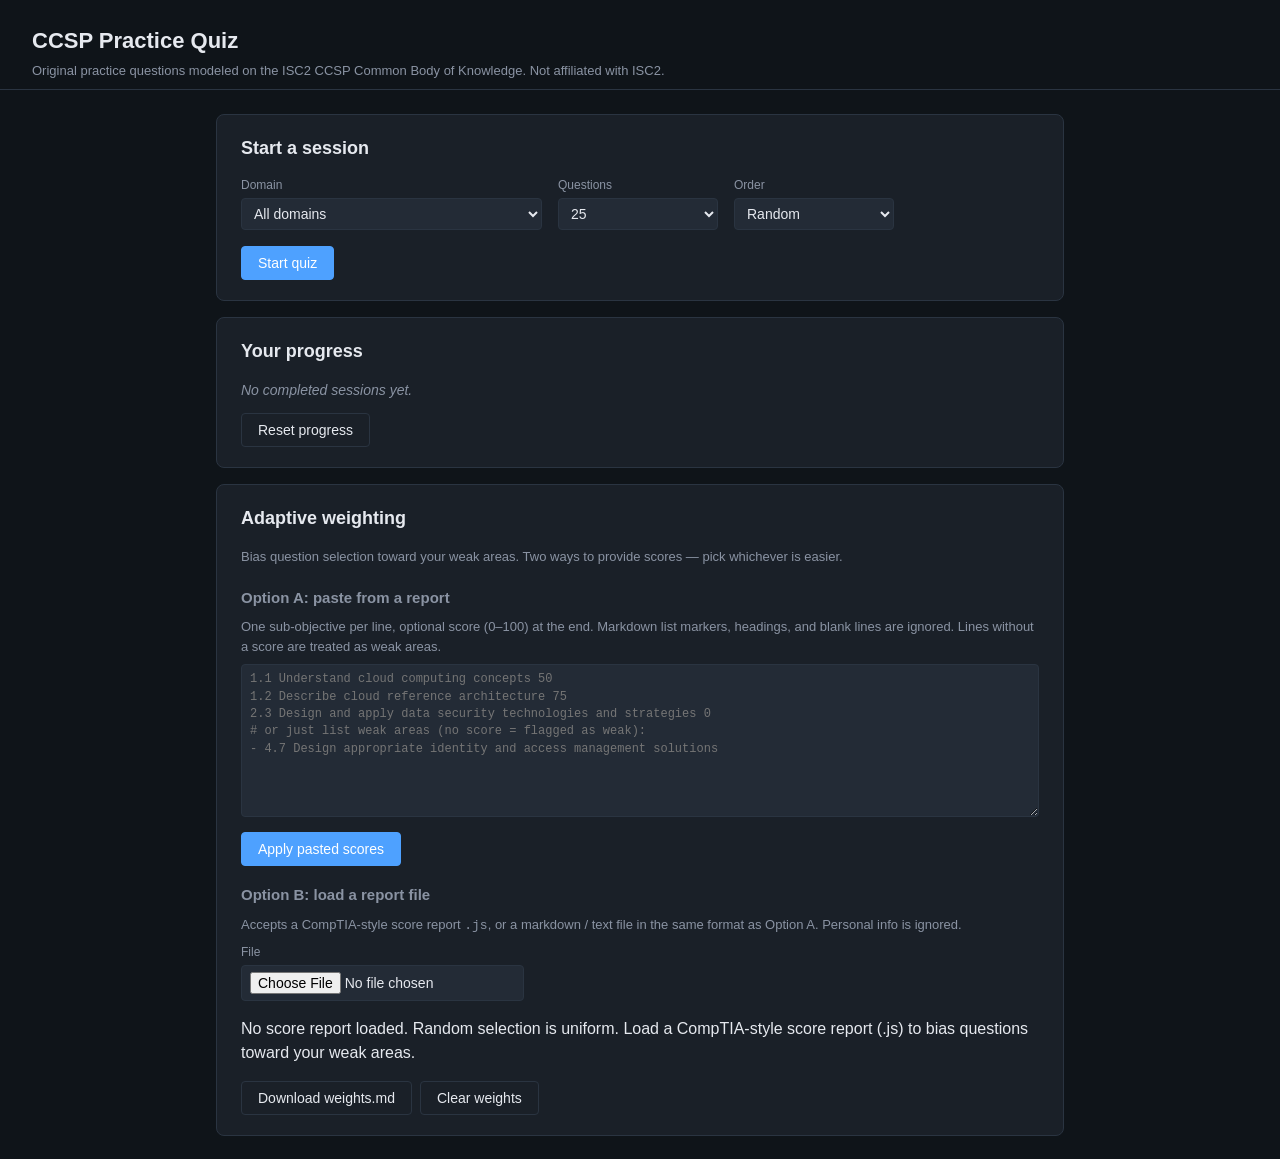
==== ccsp/index.html @ fcf021c1 "Initial commit: SSCP + CCSP practice quizzes with adaptive weighting" ====
<!doctype html>
<html lang="en">
<head>
<meta charset="utf-8" />
<meta name="viewport" content="width=device-width, initial-scale=1" />
<title>CCSP Practice Quiz</title>
<link rel="stylesheet" href="styles.css" />
</head>
<body>
<header>
  <h1>CCSP Practice Quiz</h1>
  <p class="sub">Original practice questions modeled on the ISC2 CCSP Common Body of Knowledge. Not affiliated with ISC2.</p>
</header>

<main id="app"></main>

<template id="tpl-home">
  <section class="card">
    <h2>Start a session</h2>
    <div class="row">
      <label>Domain
        <select id="domain">
          <option value="all">All domains</option>
        </select>
      </label>
      <label>Questions
        <select id="count">
          <option value="10">10</option>
          <option value="25" selected>25</option>
          <option value="50">50</option>
          <option value="100">100</option>
          <option value="0">All available</option>
        </select>
      </label>
      <label>Order
        <select id="order">
          <option value="random" selected>Random</option>
          <option value="sequential">Sequential</option>
        </select>
      </label>
    </div>
    <button id="start" class="primary">Start quiz</button>
  </section>

  <section class="card">
    <h2>Your progress</h2>
    <div id="stats"></div>
    <button id="reset" class="ghost">Reset progress</button>
  </section>

  <section class="card">
    <h2>Adaptive weighting</h2>
    <p class="sub" style="margin-bottom:12px">Bias question selection toward your weak areas. Two ways to provide scores — pick whichever is easier.</p>

    <h3>Option A: paste from a report</h3>
    <p class="sub" style="margin-bottom:8px">One sub-objective per line, optional score (0&ndash;100) at the end. Markdown list markers, headings, and blank lines are ignored. Lines without a score are treated as weak areas.</p>
    <textarea id="score-text" rows="8" placeholder="1.1 Understand cloud computing concepts 50&#10;1.2 Describe cloud reference architecture 75&#10;2.3 Design and apply data security technologies and strategies 0&#10;# or just list weak areas (no score = flagged as weak):&#10;- 4.7 Design appropriate identity and access management solutions"></textarea>
    <div class="actions" style="margin-top:8px">
      <button id="apply-text" class="primary">Apply pasted scores</button>
    </div>

    <h3 style="margin-top:18px">Option B: load a report file</h3>
    <p class="sub" style="margin-bottom:8px">Accepts a CompTIA-style score report <code>.js</code>, or a markdown / text file in the same format as Option A. Personal info is ignored.</p>
    <div class="row">
      <label>File
        <input id="score-file" type="file" accept=".js,.json,.txt,.md" />
      </label>
    </div>

    <div id="weights-panel" style="margin-top:14px"></div>
    <div class="actions">
      <button id="download-weights" class="ghost">Download weights.md</button>
      <button id="clear-weights" class="ghost">Clear weights</button>
    </div>
  </section>
</template>

<template id="tpl-quiz">
  <section class="card">
    <div class="quizbar">
      <span id="progress"></span>
      <span id="domain-tag" class="tag"></span>
    </div>
    <h2 id="qtext"></h2>
    <ol id="options" class="options"></ol>
    <div id="feedback" class="feedback hidden"></div>
    <div class="actions">
      <button id="next" class="primary" disabled>Next</button>
      <button id="quit" class="ghost">End session</button>
    </div>
  </section>
</template>

<template id="tpl-results">
  <section class="card">
    <h2>Session results</h2>
    <p id="score" class="score"></p>
    <h3>By domain</h3>
    <table id="bydomain"><thead><tr><th>Domain</th><th>Correct</th><th>Total</th><th>%</th></tr></thead><tbody></tbody></table>
    <h3>Review</h3>
    <ol id="review" class="review"></ol>
    <div class="actions">
      <button id="again" class="primary">Back to home</button>
    </div>
  </section>
</template>

<script src="questions.js"></script>
<script src="topics.js"></script>
<script src="app.js"></script>
</body>
</html>
---- ccsp/styles.css ----
:root {
  --bg: #0f1419;
  --panel: #1a2028;
  --panel2: #232b36;
  --text: #e6e9ef;
  --muted: #8a93a3;
  --accent: #4ea1ff;
  --good: #4ade80;
  --bad: #f87171;
  --border: #2a3441;
}
* { box-sizing: border-box; }
body {
  margin: 0;
  font-family: -apple-system, BlinkMacSystemFont, "Segoe UI", Roboto, sans-serif;
  background: var(--bg);
  color: var(--text);
  line-height: 1.5;
}
header {
  padding: 24px 32px 8px;
  border-bottom: 1px solid var(--border);
}
header h1 { margin: 0 0 4px; font-size: 22px; }
.sub { margin: 0; color: var(--muted); font-size: 13px; }
main { max-width: 880px; margin: 24px auto; padding: 0 16px; }
.card {
  background: var(--panel);
  border: 1px solid var(--border);
  border-radius: 8px;
  padding: 20px 24px;
  margin-bottom: 16px;
}
h2 { margin-top: 0; font-size: 18px; }
h3 { font-size: 15px; color: var(--muted); margin: 20px 0 8px; }
.row { display: flex; flex-wrap: wrap; gap: 16px; margin-bottom: 16px; }
label { display: flex; flex-direction: column; font-size: 12px; color: var(--muted); gap: 4px; }
select, textarea, input[type="file"] {
  background: var(--panel2);
  color: var(--text);
  border: 1px solid var(--border);
  border-radius: 4px;
  padding: 6px 8px;
  font-size: 14px;
  font-family: inherit;
}
select { min-width: 160px; }
textarea {
  width: 100%;
  resize: vertical;
  font-family: ui-monospace, "SF Mono", Consolas, monospace;
  font-size: 12px;
  line-height: 1.45;
}
button {
  font-size: 14px;
  padding: 8px 16px;
  border-radius: 4px;
  border: 1px solid var(--border);
  background: var(--panel2);
  color: var(--text);
  cursor: pointer;
}
button:hover:not(:disabled) { background: #2d3946; }
button:disabled { opacity: 0.4; cursor: not-allowed; }
button.primary { background: var(--accent); color: #fff; border-color: var(--accent); }
button.primary:hover:not(:disabled) { background: #3b8eef; }
button.ghost { background: transparent; }
.quizbar { display: flex; justify-content: space-between; align-items: center; margin-bottom: 12px; font-size: 13px; color: var(--muted); }
.tag {
  background: var(--panel2);
  border: 1px solid var(--border);
  padding: 2px 8px;
  border-radius: 12px;
  font-size: 11px;
}
.options { list-style: none; padding: 0; margin: 16px 0; }
.options li {
  background: var(--panel2);
  border: 1px solid var(--border);
  border-radius: 6px;
  padding: 12px 16px;
  margin-bottom: 8px;
  cursor: pointer;
  transition: background 0.1s;
}
.options li:hover:not(.locked) { background: #2d3946; border-color: #3b4856; }
.options li.locked { cursor: default; }
.options li.chosen { border-color: var(--accent); }
.options li.correct { border-color: var(--good); background: rgba(74, 222, 128, 0.08); }
.options li.incorrect { border-color: var(--bad); background: rgba(248, 113, 113, 0.08); }
.options li .letter { display: inline-block; width: 24px; color: var(--muted); font-weight: 600; }
.feedback {
  margin: 12px 0;
  padding: 12px 16px;
  background: var(--panel2);
  border-left: 3px solid var(--accent);
  border-radius: 0 4px 4px 0;
  font-size: 14px;
}
.feedback.correct { border-left-color: var(--good); }
.feedback.incorrect { border-left-color: var(--bad); }
.feedback .label { font-weight: 600; margin-bottom: 4px; }
.feedback.correct .label { color: var(--good); }
.feedback.incorrect .label { color: var(--bad); }
.hidden { display: none; }
.actions { display: flex; gap: 8px; margin-top: 16px; }
.score { font-size: 28px; font-weight: 600; margin: 8px 0; }
table { width: 100%; border-collapse: collapse; font-size: 13px; }
table th, table td { padding: 8px 10px; text-align: left; border-bottom: 1px solid var(--border); }
table th { color: var(--muted); font-weight: 500; }
.review { padding-left: 20px; font-size: 14px; }
.review li { margin-bottom: 16px; }
.review .q { font-weight: 500; margin-bottom: 4px; }
.review .a { color: var(--muted); font-size: 13px; }
.review .a.bad { color: var(--bad); }
.review .a.good { color: var(--good); }
#stats { font-size: 14px; margin-bottom: 12px; }
#stats .stat-row { display: flex; justify-content: space-between; padding: 4px 0; border-bottom: 1px solid var(--border); }
#stats .stat-row:last-child { border-bottom: none; }
#stats .empty { color: var(--muted); font-style: italic; }
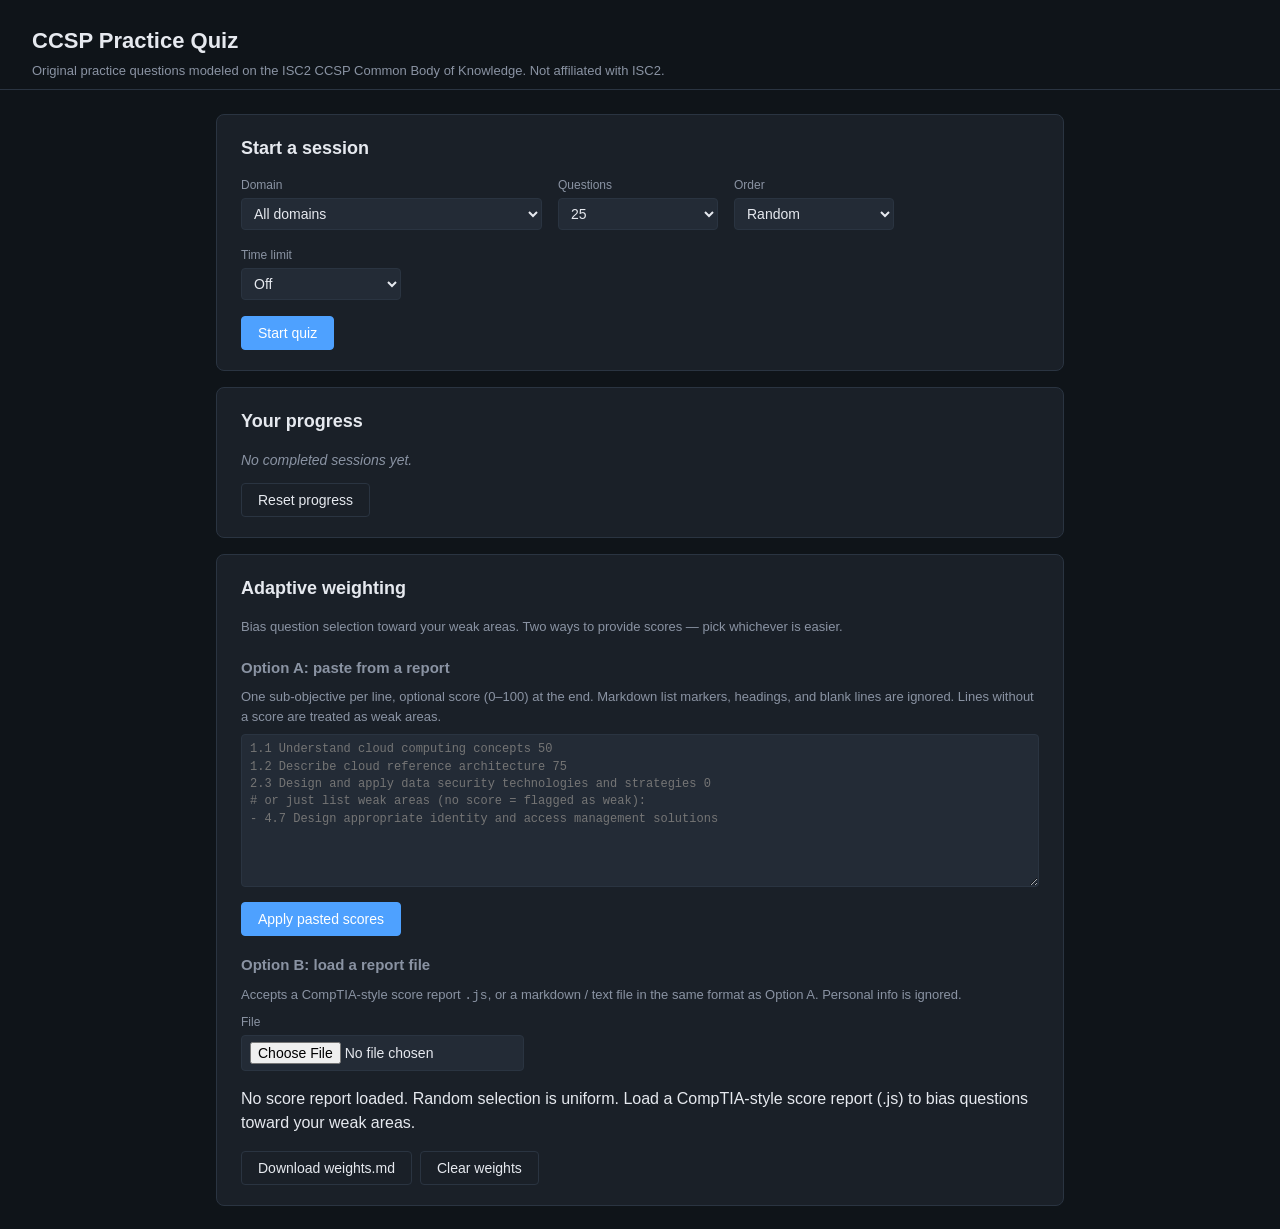
==== commit 747bc1e8: "Add timer mode; expand SSCP bank to 500 questions (added 245)" ====
--- a/ccsp/index.html
+++ b/ccsp/index.html
@@ -36,6 +36,18 @@
         <select id="order">
           <option value="random" selected>Random</option>
           <option value="sequential">Sequential</option>
+        </select>
+      </label>
+      <label>Time limit
+        <select id="time-limit">
+          <option value="0" selected>Off</option>
+          <option value="900">15 min</option>
+          <option value="1800">30 min</option>
+          <option value="2700">45 min</option>
+          <option value="3600">60 min</option>
+          <option value="5400">90 min</option>
+          <option value="7200">120 min</option>
+          <option value="10800">180 min</option>
         </select>
       </label>
     </div>
@@ -79,6 +91,7 @@
   <section class="card">
     <div class="quizbar">
       <span id="progress"></span>
+      <span id="timer" class="timer hidden"></span>
       <span id="domain-tag" class="tag"></span>
     </div>
     <h2 id="qtext"></h2>
@@ -95,6 +108,7 @@
   <section class="card">
     <h2>Session results</h2>
     <p id="score" class="score"></p>
+    <p id="results-meta" class="sub" style="margin-top:-8px"></p>
     <h3>By domain</h3>
     <table id="bydomain"><thead><tr><th>Domain</th><th>Correct</th><th>Total</th><th>%</th></tr></thead><tbody></tbody></table>
     <h3>Review</h3>
@@ -105,8 +119,8 @@
   </section>
 </template>
 
-<script src="questions.js"></script>
-<script src="topics.js"></script>
-<script src="app.js"></script>
+<script src="questions.js" charset="utf-8"></script>
+<script src="topics.js" charset="utf-8"></script>
+<script src="app.js" charset="utf-8"></script>
 </body>
 </html>
--- a/ccsp/styles.css
+++ b/ccsp/styles.css
@@ -74,6 +74,14 @@
   border-radius: 12px;
   font-size: 11px;
 }
+.timer {
+  font-family: ui-monospace, "SF Mono", Consolas, monospace;
+  font-size: 13px;
+  color: var(--muted);
+  font-variant-numeric: tabular-nums;
+}
+.timer.timer-warn { color: #fbbf24; }
+.timer.timer-crit { color: var(--bad); font-weight: 600; }
 .options { list-style: none; padding: 0; margin: 16px 0; }
 .options li {
   background: var(--panel2);
